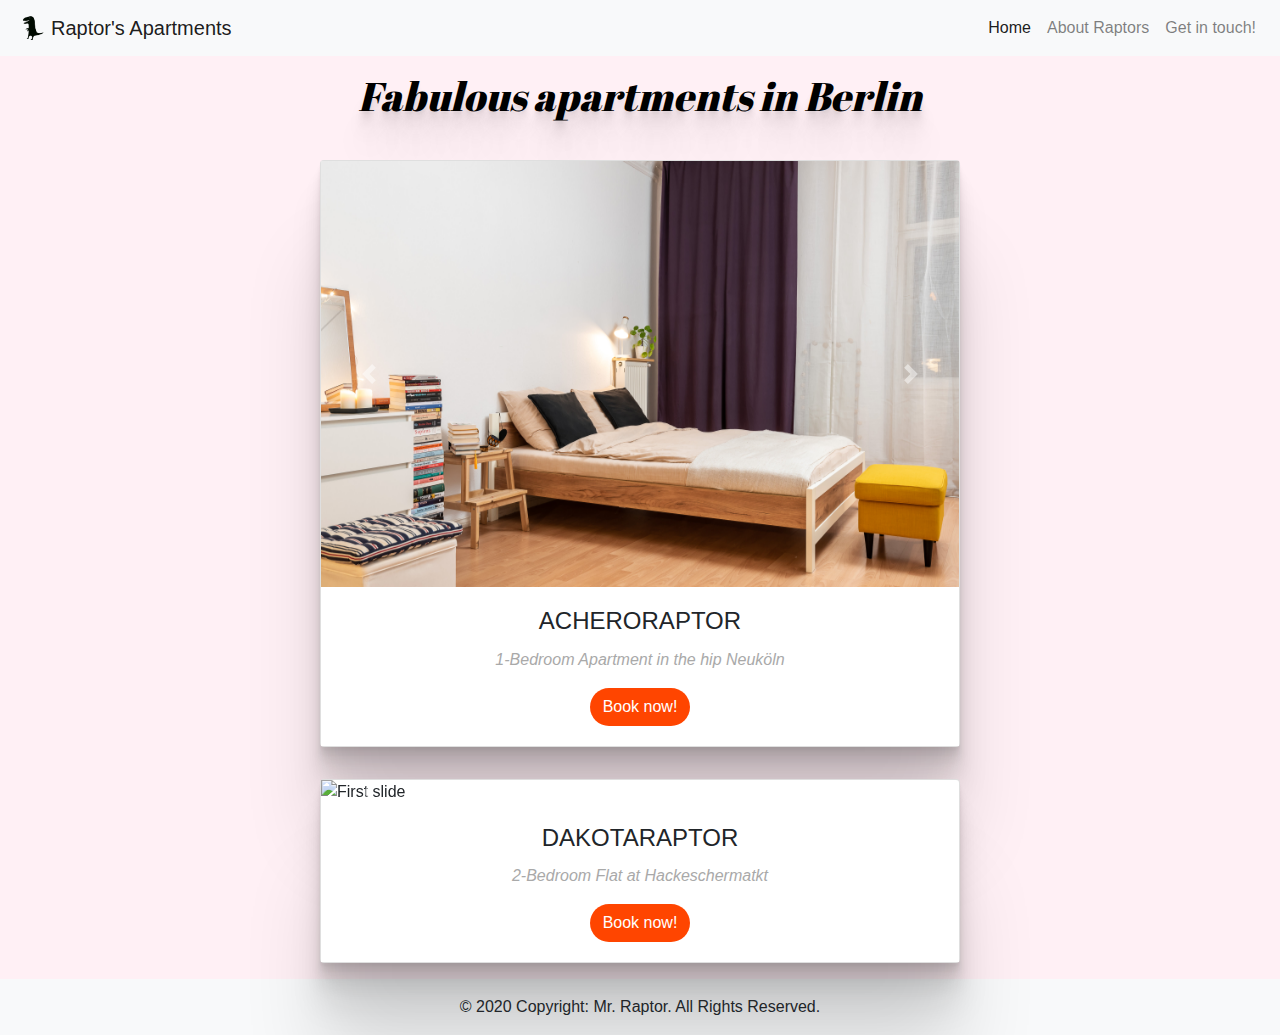
==== index.html @ 3c4944e3 "Add files via upload" ====
<!doctype html>
<html lang="en">
  <head>
    <!-- Required meta tags -->
    <meta charset="utf-8">
    <meta name="viewport" content="width=device-width, initial-scale=1, shrink-to-fit=no">

    <!-- Bootstrap CSS -->
    <link rel="stylesheet" href="https://maxcdn.bootstrapcdn.com/bootstrap/4.0.0/css/bootstrap.min.css" integrity="sha384-Gn5384xqQ1aoWXA+058RXPxPg6fy4IWvTNh0E263XmFcJlSAwiGgFAW/dAiS6JXm" crossorigin="anonymous">

    <link rel="stylesheet" type="text/css" href="main.css">
    <link href="https://fonts.googleapis.com/css2?family=Abril+Fatface&display=swap" rel="stylesheet">

      <link
    rel="stylesheet"
    href="https://cdnjs.cloudflare.com/ajax/libs/animate.css/4.0.0/animate.min.css"
  />


    <title>Raptor's Apartments</title>
  </head>
  <body>
<nav class="navbar navbar-expand-lg navbar-light bg-light">
  <button class="navbar-toggler" type="button" data-toggle="collapse" data-target="#navbarTogglerDemo01" aria-controls="navbarTogglerDemo01" aria-expanded="false" aria-label="Toggle navigation">
    <span class="navbar-toggler-icon"></span>
  </button>
  <div class="collapse navbar-collapse" id="navbarTogglerDemo01">
  	<img src="logo.png" style="width: 35px">
    <a class="navbar-brand" href="#">Raptor's Apartments</a>
    <ul class="navbar-nav ml-auto mt-2 mt-lg-0">
      <li class="nav-item active">
        <a class="nav-link" href="#">Home <span class="sr-only">(current)</span></a>
      </li>
      <li class="nav-item">
        <a class="nav-link" href="https://en.wikipedia.org/wiki/Velociraptor"target="_blank">About Raptors</a>
      </li>
      <li class="nav-item">
        <a class="nav-link " href="contact.html" target="_blank">Get in touch!</a>
      </li>
    </ul>
  </div>
</nav>
 
<div class="container-fluid" id="grad">
		<div class="row">
			<div class="col m-3 justify-self-center" id="headline"> <h1>Fabulous apartments in Berlin</h1>
				
			</div>
		</div>

		<div class="row justify-content-center">
			<div class="card my-card m-3" style="width: 40rem;">
			  <div id="carouselExampleFade" class="carousel slide carousel-fade" data-ride="carousel" data-interval="false">
				  <div class="carousel-inner">
				    <div class="carousel-item active">
				      <img src="Ilona-2.jpg" class="d-block w-100" alt="...">
				    </div>
				    <div class="carousel-item">
				      <img src="Ilona-3.jpg" class="d-block w-100" alt="...">
				    </div>
				    <div class="carousel-item">
				      <img src="Ilona-1.jpg" class="d-block w-100" alt="...">
				    </div>
				  </div>
				  <a class="carousel-control-prev" href="#carouselExampleFade" role="button" data-slide="prev">
				    <span class="carousel-control-prev-icon" aria-hidden="true"></span>
				    <span class="sr-only">Previous</span>
				  </a>
				  <a class="carousel-control-next" href="#carouselExampleFade" role="button" data-slide="next">
				    <span class="carousel-control-next-icon" aria-hidden="true"></span>
				    <span class="sr-only">Next</span>
				  </a>
				</div>
			 <div class="card-body col-md-12">
			    <h5 class="card-title">Acheroraptor</h5>
			    <p class="card-text">1-Bedroom Apartment in the hip Neuköln</p>
			    <a href="contact.html" target="_blank" class="btn btn-primary">Book now!</a>
			  </div>
			</div>
		</div>


		<div class="row justify-content-center">
			<div class="card my-card m-3" style="width: 40rem;">
			  <div id="carouselExampleControls" class="carousel slide" data-ride="carousel" data-interval="false">
				  <div class="carousel-inner">
				    <div class="carousel-item active">
				      <img class="d-block w-100" src="raquel-3.jpg" alt="First slide">
				    </div>
				    <div class="carousel-item">
				      <img class="d-block w-100" src="raquel-1.jpg" alt="Second slide">
				    </div>
				    <div class="carousel-item">
				      <img class="d-block w-100" src="raquel-2.jpg" alt="Third slide">
				    </div>
				  </div>
				  <a class="carousel-control-prev" href="#carouselExampleControls" role="button" data-slide="prev">
				    <span class="carousel-control-prev-icon" aria-hidden="true"></span>
				    <span class="sr-only">Previous</span>
				  </a>
				  <a class="carousel-control-next" href="#carouselExampleControls" role="button" data-slide="next">
				    <span class="carousel-control-next-icon" aria-hidden="true"></span>
				    <span class="sr-only">Next</span>
				  </a>
				</div>
			 <div class="card-body col-md-12" id="my-card-body">
			    <h5 class="card-title">Dakotaraptor</h5>
			    <p class="card-text">2-Bedroom Flat at Hackeschermatkt</p>
			    <a href="contact.html" target="_blank" class="btn btn-primary">Book now!</a>
			  </div>
			</div>
	<div class="container-fluid bg-light" id="footer">
		<div class="row">
			<div class="col m-3">
				© 2020 Copyright: Mr. Raptor. All Rights Reserved. 
			</div>
		</div>
		
	</div>


    <!-- Optional JavaScript -->
    <!-- jQuery first, then Popper.js, then Bootstrap JS -->
    <script src="https://code.jquery.com/jquery-3.2.1.slim.min.js" integrity="sha384-KJ3o2DKtIkvYIK3UENzmM7KCkRr/rE9/Qpg6aAZGJwFDMVNA/GpGFF93hXpG5KkN" crossorigin="anonymous"></script>
    <script src="https://cdnjs.cloudflare.com/ajax/libs/popper.js/1.12.9/umd/popper.min.js" integrity="sha384-ApNbgh9B+Y1QKtv3Rn7W3mgPxhU9K/ScQsAP7hUibX39j7fakFPskvXusvfa0b4Q" crossorigin="anonymous"></script>
    <script src="https://maxcdn.bootstrapcdn.com/bootstrap/4.0.0/js/bootstrap.min.js" integrity="sha384-JZR6Spejh4U02d8jOt6vLEHfe/JQGiRRSQQxSfFWpi1MquVdAyjUar5+76PVCmYl" crossorigin="anonymous"></script>

  </body>



</html>
---- main.css ----
#grad {
    background-color: #FFF0F5
}

#headline {
    text-align: center;
    color:  black;
     font-family: 'Abril Fatface', cursive;
  font-style: italic;
         text-shadow:
  0 2.8px 2.2px rgba(0, 0, 0, 0.034),
  0 6.7px 5.3px rgba(0, 0, 0, 0.048),
  0 12.5px 10px rgba(0, 0, 0, 0.06),
  0 22.3px 17.9px rgba(0, 0, 0, 0.072),
  0 41.8px 33.4px rgba(0, 0, 0, 0.086),
  0 100px 80px rgba(0, 0, 0, 0.12)
}

.my-card {
     box-shadow:
  0 2.8px 2.2px rgba(0, 0, 0, 0.034),
  0 6.7px 5.3px rgba(0, 0, 0, 0.048),
  0 12.5px 10px rgba(0, 0, 0, 0.06),
  0 22.3px 17.9px rgba(0, 0, 0, 0.072),
  0 41.8px 33.4px rgba(0, 0, 0, 0.086),
  0 100px 80px rgba(0, 0, 0, 0.12)
    
}


.card-body {
    background-color: #fff;
    text-align: center;
}

h5 {
    text-transform: uppercase;
    text-align: center;
    font-size: x-large;
}
.card-text {
    text-align: center;
    font-style: italic;
    color: #A9A9A9
}
.btn-primary {
    background-color: #FF4500;
    border-color: transparent;
    border-radius: 25px;
}
.btn-primary:hover {
    background-color: red;
    border-color: transparent;

    display: inline-block;
    margin: 0 0.5rem;
    transform: scale(1.2);
}
#footer {
    text-align: center;

}
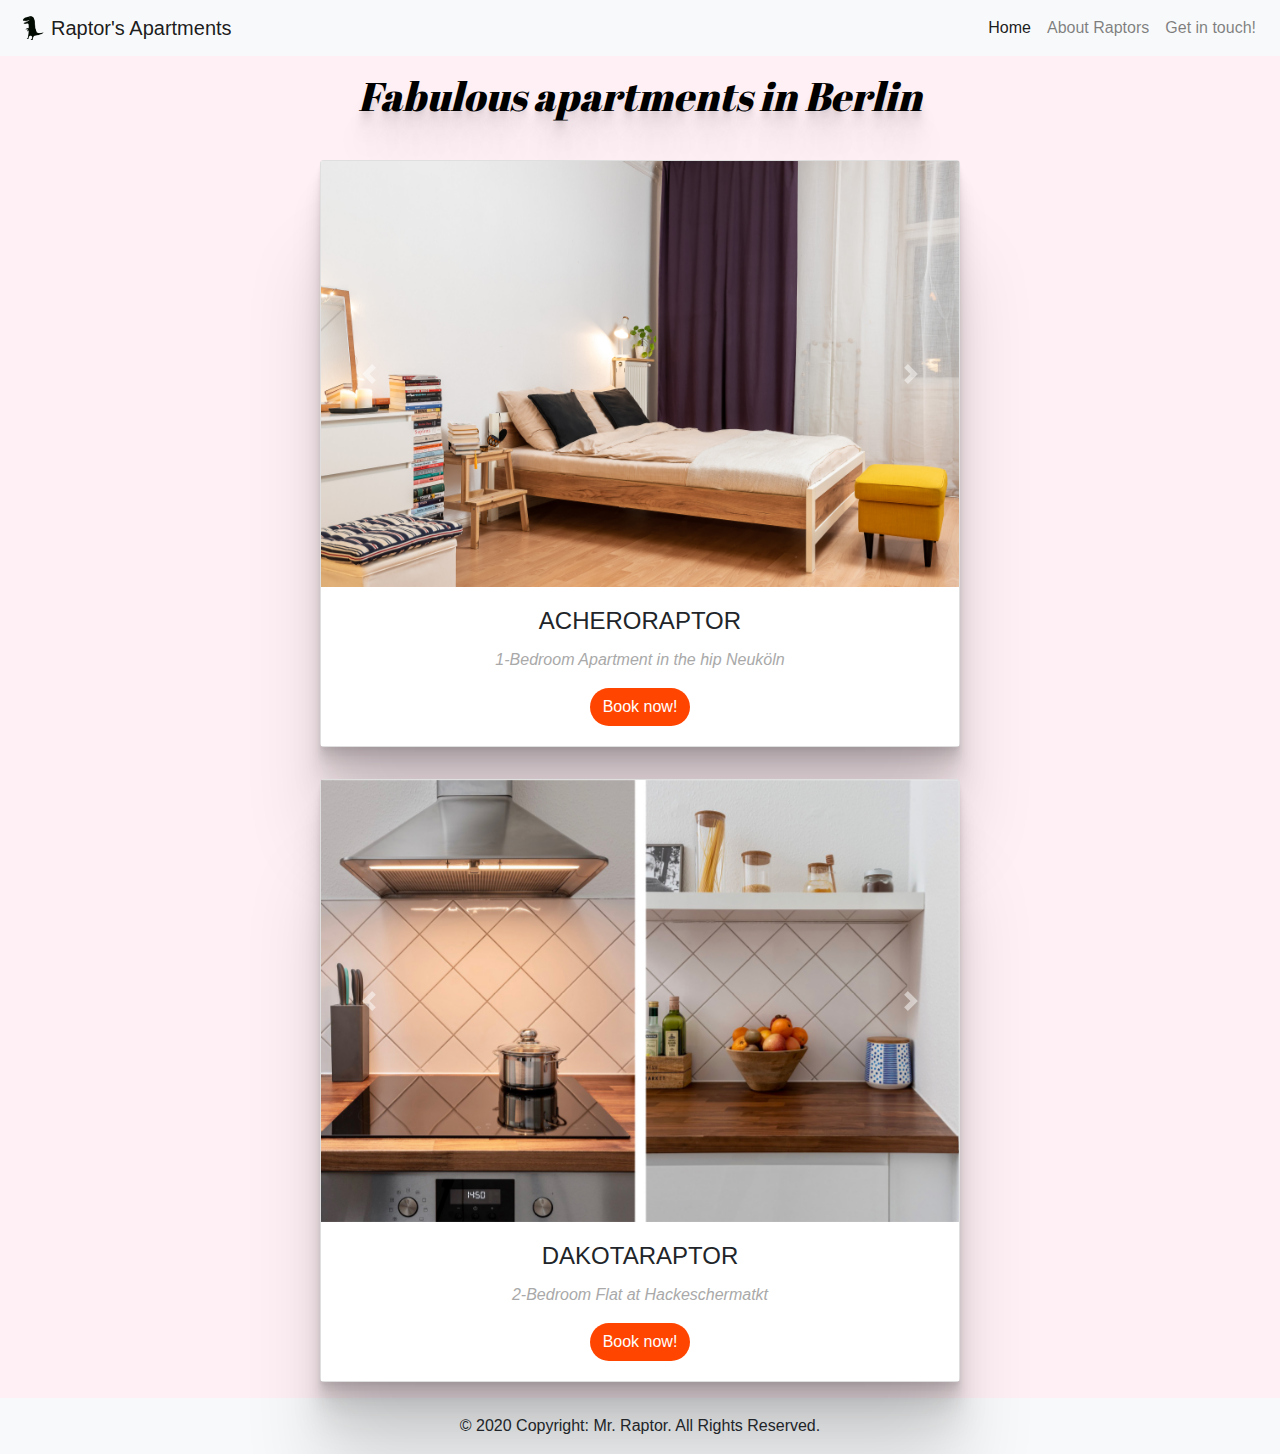
==== commit 231d5f33: "Add files via upload" ====
--- a/index.html
+++ b/index.html
@@ -85,13 +85,13 @@
 			  <div id="carouselExampleControls" class="carousel slide" data-ride="carousel" data-interval="false">
 				  <div class="carousel-inner">
 				    <div class="carousel-item active">
-				      <img class="d-block w-100" src="raquel-3.jpg" alt="First slide">
+				      <img class="d-block w-100" src="Raquel-3.jpg" alt="First slide">
 				    </div>
 				    <div class="carousel-item">
-				      <img class="d-block w-100" src="raquel-1.jpg" alt="Second slide">
+				      <img class="d-block w-100" src="Raquel-1.jpg" alt="Second slide">
 				    </div>
 				    <div class="carousel-item">
-				      <img class="d-block w-100" src="raquel-2.jpg" alt="Third slide">
+				      <img class="d-block w-100" src="Raquel-2.jpg" alt="Third slide">
 				    </div>
 				  </div>
 				  <a class="carousel-control-prev" href="#carouselExampleControls" role="button" data-slide="prev">
